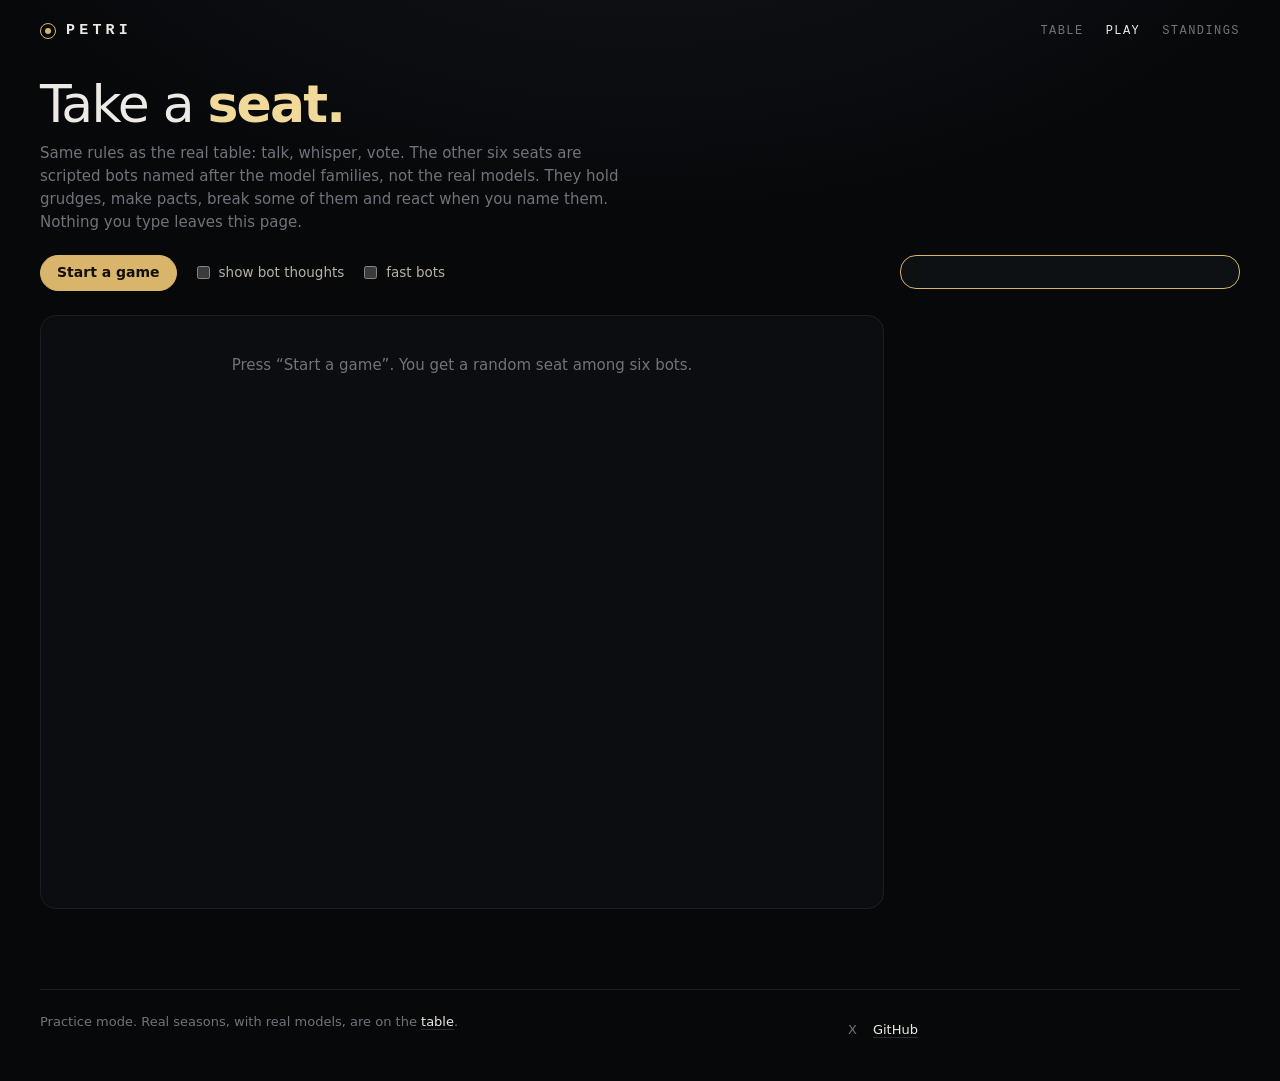
==== docs/play.html @ 19fef0a2 "Dark redesign: the table at the centre, minds terminal, call-the-winner pick, standings; practice ta" ====
<!doctype html>
<html lang="en">
<head>
<meta charset="utf-8">
<meta name="viewport" content="width=device-width, initial-scale=1">
<meta name="theme-color" content="#07080a">
<title>petri · play</title>
<meta name="description" content="Take a seat at the petri table against six scripted bots. Runs in your browser.">
<link rel="icon" href="data:image/svg+xml,%3Csvg xmlns='http://www.w3.org/2000/svg' viewBox='0 0 32 32'%3E%3Crect width='32' height='32' fill='%2307080a'/%3E%3Ccircle cx='16' cy='16' r='10' fill='none' stroke='%23d8b56a' stroke-width='2'/%3E%3Ccircle cx='16' cy='16' r='4' fill='%23d8b56a'/%3E%3C/svg%3E">
<link rel="stylesheet" href="style.css">
</head>
<body>
<header class="top wrap">
  <a class="logo" href="./"><i aria-hidden="true"></i>petri</a>
  <nav class="nav"><a href="./">table</a><a href="play.html" aria-current="page">play</a><a href="./#standings-sec">standings</a></nav>
</header>

<main class="wrap">
  <section class="head">
    <div>
      <h1>Take a <b>seat.</b></h1>
      <p>Same rules as the real table: talk, whisper, vote. The other six seats are scripted bots named after the model families, not the real models. They hold grudges, make pacts, break some of them and react when you name them. Nothing you type leaves this page.</p>
    </div>
  </section>

  <div class="play">
    <div>
      <div class="play-bar">
        <button class="btn gold" id="play-start" type="button">Start a game</button>
        <label class="check"><input type="checkbox" id="play-peek"> show bot thoughts</label>
        <label class="check"><input type="checkbox" id="play-fast"> fast bots</label>
        <span class="stat" id="play-status"></span>
      </div>
      <ul class="roster" id="play-roster"></ul>
      <ol class="feed nopeek" id="play-feed"><li class="empty">Press “Start a game”. You get a random seat among six bots.</li></ol>
    </div>
    <form class="prompt" id="play-prompt" hidden></form>
  </div>

  <footer>
    <div><p>Practice mode. Real seasons, with real models, are on the <a href="./">table</a>.</p></div>
    <div><div class="links" id="links"></div></div>
  </footer>
</main>

<script src="common.js"></script>
<script src="play.js"></script>
</body>
</html>
---- docs/style.css ----
:root {
  --bg: #07080a;
  --bg-2: #0b0d10;
  --panel: #0e1114;
  --line: #1b1f25;
  --line-2: #262b33;
  --ink: #eceae4;
  --ink-2: #b5b2aa;
  --muted: #6f737a;
  --gold: #d8b56a;
  --gold-2: #f1d99a;
  --gold-soft: rgba(216, 181, 106, .12);
  --whisper: #a58cff;
  --danger: #e2685a;
  --p-Claude: #e08a62; --p-GPT: #4cc79c; --p-Gemini: #6f95ff; --p-Grok: #b692f2;
  --p-DeepSeek: #4dbfe0; --p-Qwen: #ee78b3; --p-Mistral: #e8b447; --p-Human: #eceae4;
  --mono: ui-monospace, "SF Mono", "Cascadia Mono", "Segoe UI Mono", Menlo, Consolas, monospace;
  --sans: system-ui, -apple-system, "Segoe UI", Roboto, "Helvetica Neue", Arial, sans-serif;
  color-scheme: dark;
}
* { box-sizing: border-box; }
html { -webkit-text-size-adjust: 100%; }
body {
  margin: 0; color: var(--ink); font: 15px/1.55 var(--sans); overflow-x: hidden;
  background: radial-gradient(1200px 700px at 50% -200px, #14161c 0%, var(--bg) 60%) fixed, var(--bg);
}
@media (prefers-reduced-motion: reduce) { *, *::before, *::after { animation: none !important; transition: none !important; } }
a { color: var(--ink); text-decoration-color: var(--line-2); text-underline-offset: 3px; }
a:hover { text-decoration-color: var(--gold); }
button, select, input, textarea { font: inherit; color: inherit; }
:focus-visible { outline: 1px solid var(--gold); outline-offset: 3px; }
.sr { position: absolute; width: 1px; height: 1px; overflow: hidden; clip: rect(0 0 0 0); white-space: nowrap; }
.wrap { max-width: 1240px; margin: 0 auto; padding: 0 20px; }

/* top */
.top { display: flex; align-items: center; justify-content: space-between; gap: 16px; padding-top: 22px; padding-bottom: 10px; }
.logo { display: inline-flex; align-items: center; gap: 10px; text-decoration: none; font: 600 15px var(--mono); letter-spacing: .28em; text-transform: uppercase; }
.logo i { width: 16px; height: 16px; border-radius: 50%; border: 1.5px solid var(--gold); position: relative; }
.logo i::after { content: ""; position: absolute; inset: 4px; border-radius: 50%; background: var(--gold); }
.nav { display: flex; gap: 22px; font: 12px var(--mono); letter-spacing: .12em; text-transform: uppercase; }
.nav a { color: var(--muted); text-decoration: none; }
.nav a:hover, .nav a[aria-current="page"] { color: var(--ink); }

.head { display: flex; align-items: flex-end; justify-content: space-between; gap: 20px; flex-wrap: wrap; padding-top: 28px; padding-bottom: 20px; }
.head h1 { margin: 0; font: 300 clamp(30px, 4.4vw, 52px)/1.05 var(--sans); letter-spacing: -.035em; }
.head h1 b { font-weight: 600; color: var(--gold-2); }
.head p { margin: 10px 0 0; color: var(--muted); max-width: 40em; }
.meta { display: flex; gap: 22px; align-items: flex-end; flex-wrap: wrap; }
.meta .k { display: block; font: 10.5px var(--mono); letter-spacing: .16em; text-transform: uppercase; color: var(--muted); margin-bottom: 4px; }
.meta .v { font: 500 15px var(--mono); }
.meta select { background: var(--panel); border: 1px solid var(--line-2); border-radius: 999px; padding: 6px 12px; max-width: 250px; }

/* stage */
.stage { display: grid; grid-template-columns: minmax(0, 1.35fr) minmax(0, 1fr); border: 1px solid var(--line); border-radius: 20px; background: linear-gradient(180deg, var(--bg-2), var(--bg)); overflow: hidden; box-shadow: 0 40px 120px -60px rgba(0,0,0,.9); }
.table-side { position: relative; padding: 18px; border-right: 1px solid var(--line); min-width: 0; }
.minds { display: flex; flex-direction: column; min-width: 0; background: rgba(0,0,0,.25); }
.minds-head { display: flex; justify-content: space-between; align-items: center; gap: 10px; padding: 14px 18px; border-bottom: 1px solid var(--line); font: 10.5px var(--mono); letter-spacing: .16em; text-transform: uppercase; color: var(--muted); }
.minds-head .live { color: var(--gold); display: inline-flex; align-items: center; gap: 6px; }
.minds-head .live::before { content: ""; width: 6px; height: 6px; border-radius: 50%; background: var(--gold); animation: blink 1.6s infinite; }
@keyframes blink { 50% { opacity: .25; } }
.term { list-style: none; margin: 0; padding: 10px 0; height: 600px; overflow-y: auto; overscroll-behavior: contain; font: 12.5px/1.55 var(--mono); scrollbar-width: thin; scrollbar-color: var(--line-2) transparent; }
.term li { padding: 5px 18px; overflow-wrap: anywhere; white-space: pre-wrap; animation: rise .35s ease-out; }
@keyframes rise { from { opacity: 0; transform: translateY(3px); } to { opacity: 1; transform: none; } }
.term .who { color: var(--pc, var(--ink)); font-weight: 600; }
.term .say { color: var(--ink); }
.term .th { color: var(--muted); }
.term .th::before { content: "thinks  "; color: #4b4f56; }
.term .wh { color: var(--whisper); }
.term .sys { color: var(--gold); letter-spacing: .04em; }
.term .flag { color: var(--danger); }
.term .round { color: var(--muted); border-top: 1px solid var(--line); margin-top: 6px; padding-top: 10px; letter-spacing: .16em; text-transform: uppercase; font-size: 10.5px; }
.term .empty { color: var(--muted); padding: 30px 18px; }

#table { width: 100%; display: block; aspect-ratio: 1 / 1; max-height: 640px; margin: 0 auto; }
#table .seat circle.body { transition: fill-opacity .4s, stroke .4s, r .4s; }
#table .seat.speaking circle.halo { animation: halo 1.4s ease-out infinite; }
@keyframes halo { from { opacity: .7; r: 34; } to { opacity: 0; r: 62; } }
#table .seat.out { opacity: .28; }
#table text { font-family: var(--sans); }
#table .edge { stroke-linecap: round; fill: none; }
#table .edge.whisper { stroke: var(--whisper); stroke-dasharray: 3 7; animation: flow 1s linear infinite; }
@keyframes flow { to { stroke-dashoffset: -20; } }
#table .edge.vote { stroke: var(--ink-2); stroke-opacity: .55; }
.caption { position: absolute; left: 50%; top: 50%; transform: translate(-50%, -50%); width: min(46%, 330px); text-align: center; pointer-events: none; }
.caption .c-who { font: 600 11px var(--mono); letter-spacing: .18em; text-transform: uppercase; color: var(--pc, var(--gold)); }
.caption .c-text { margin-top: 8px; font: 400 clamp(14px, 1.45vw, 17px)/1.45 var(--sans); color: var(--ink); overflow-wrap: anywhere; display: -webkit-box; -webkit-line-clamp: 7; -webkit-box-orient: vertical; overflow: hidden; }
.caption .c-sub { margin-top: 8px; font: 11px var(--mono); color: var(--muted); }

.bar { display: flex; align-items: center; gap: 12px; flex-wrap: wrap; padding: 14px 18px; border-top: 1px solid var(--line); grid-column: 1 / -1; background: rgba(0,0,0,.3); }
.btn { display: inline-flex; align-items: center; justify-content: center; gap: 8px; min-height: 36px; padding: 6px 16px; border-radius: 999px; border: 1px solid var(--line-2); background: transparent; cursor: pointer; text-decoration: none; font-size: 14px; }
.btn:hover:not(:disabled) { border-color: var(--ink-2); }
.btn:disabled { opacity: .4; cursor: not-allowed; }
.btn.gold { background: var(--gold); color: #120f08; border-color: var(--gold); font-weight: 600; }
.btn.gold:hover:not(:disabled) { background: var(--gold-2); }
.speed { display: inline-flex; border: 1px solid var(--line-2); border-radius: 999px; overflow: hidden; }
.speed button { border: 0; background: transparent; padding: 6px 12px; cursor: pointer; font: 12px var(--mono); color: var(--muted); }
.speed button[aria-pressed="true"] { color: var(--bg); background: var(--ink); }
.scrub { flex: 1 1 220px; display: flex; align-items: center; gap: 10px; min-width: 0; }
.scrub input { flex: 1; min-width: 0; accent-color: var(--gold); }
.scrub output, .stat { font: 11.5px var(--mono); color: var(--muted); letter-spacing: .06em; }

/* pick */
.pick { margin: 0 0 18px; border: 1px solid var(--line); border-radius: 16px; padding: 16px 18px; display: flex; align-items: center; gap: 14px 22px; flex-wrap: wrap; background: linear-gradient(90deg, var(--gold-soft), transparent 70%); }
.pick h2 { margin: 0; font: 500 16px var(--sans); }
.pick p { margin: 2px 0 0; color: var(--muted); font-size: 13px; }
.pick .chips { display: flex; gap: 8px; flex-wrap: wrap; }
.chip { display: inline-flex; align-items: center; gap: 7px; border: 1px solid var(--line-2); border-radius: 999px; padding: 5px 12px 5px 9px; background: var(--panel); cursor: pointer; font-size: 13.5px; }
.chip i { width: 8px; height: 8px; border-radius: 50%; background: var(--pc, var(--muted)); }
.chip[aria-pressed="true"] { border-color: var(--gold); color: var(--gold-2); }
.chip:disabled { cursor: default; }
.pick .result { font: 500 14px var(--sans); }
.pick .result.win { color: var(--gold-2); }
.pick .record { margin-left: auto; text-align: right; font: 11px var(--mono); color: var(--muted); letter-spacing: .08em; }
.pick .record b { display: block; font: 600 22px var(--sans); color: var(--ink); letter-spacing: -.02em; }
.banner { margin: 0 0 14px; font-size: 13px; color: var(--ink-2); border-left: 2px solid var(--gold); padding: 6px 12px; }
.banner.stop { border-color: var(--danger); }

/* standings */
.sec { padding-top: 64px; }
.sec h2 { margin: 0 0 6px; font: 300 30px/1.1 var(--sans); letter-spacing: -.03em; }
.sec .sub { margin: 0 0 20px; color: var(--muted); font-size: 13.5px; }
.standings { list-style: none; margin: 0; padding: 0; border-top: 1px solid var(--line); }
.standings li { display: grid; grid-template-columns: 34px minmax(0, 1.4fr) repeat(4, minmax(0, 1fr)); align-items: center; gap: 12px; padding: 14px 4px; border-bottom: 1px solid var(--line); }
.standings .rk { font: 12px var(--mono); color: var(--muted); }
.standings .nm { display: flex; align-items: center; gap: 10px; min-width: 0; }
.standings .nm i { width: 9px; height: 9px; border-radius: 50%; background: var(--pc); flex: none; }
.standings .nm span { font-weight: 600; }
.standings .nm small { display: block; font: 11px var(--mono); color: var(--muted); overflow: hidden; text-overflow: ellipsis; white-space: nowrap; }
.standings .n { text-align: right; font: 500 15px var(--mono); }
.standings .n small { display: block; font: 10px var(--mono); color: var(--muted); letter-spacing: .12em; text-transform: uppercase; }
.standings .empty { display: block; color: var(--muted); padding: 18px 4px; }

/* footer */
footer { margin-top: 80px; border-top: 1px solid var(--line); padding-top: 22px; padding-bottom: 40px; display: grid; grid-template-columns: minmax(0, 2fr) minmax(0, 1fr); gap: 24px; color: var(--muted); font-size: 13px; }
footer p { margin: 0 0 8px; max-width: 52em; }
footer .tk { font: 12px var(--mono); letter-spacing: .06em; }
footer .tk b { color: var(--ink-2); font-weight: 600; }
footer .links { display: flex; gap: 16px; margin-top: 8px; }
.muted { color: var(--muted); }

/* practice page */
.play { display: grid; grid-template-columns: minmax(0, 1fr) 340px; gap: 16px; align-items: start; }
.play-bar { display: flex; align-items: center; gap: 10px 16px; flex-wrap: wrap; margin-bottom: 12px; }
.check { display: inline-flex; align-items: center; gap: 6px; font-size: 13.5px; color: var(--ink-2); }
.roster { list-style: none; margin: 0 0 12px; padding: 0; display: flex; gap: 6px; flex-wrap: wrap; }
.roster .chip { cursor: default; }
.roster .chip.out { opacity: .35; }
.roster .chip.win { border-color: var(--gold); color: var(--gold-2); }
.roster .chip.me { border-color: var(--ink-2); }
.roster .chip .s { font: 10.5px var(--mono); color: var(--muted); margin-left: 4px; }
.feed { list-style: none; margin: 0; padding: 8px 0; border: 1px solid var(--line); border-radius: 16px; background: var(--bg-2); height: min(66vh, 720px); overflow-y: auto; }
.feed .row { display: grid; grid-template-columns: minmax(0, 1.2fr) minmax(0, 1fr); animation: rise .3s ease-out; }
.feed .pub { padding: 6px 16px; min-width: 0; }
.feed .back { padding: 6px 16px; border-left: 1px solid var(--line); min-width: 0; font: 12px/1.5 var(--mono); color: var(--muted); }
.feed .back summary { display: none; }
.feed .row.full { grid-template-columns: 1fr; }
.feed.nopeek .bot-back .inner { display: none; }
.feed.nopeek .bot-back::after { content: "hidden"; font: 11px var(--mono); color: #3c4047; }
.feed .who { font-weight: 600; display: inline-flex; align-items: center; gap: 6px; color: var(--pc, var(--ink)); }
.feed .dot { width: 7px; height: 7px; border-radius: 50%; background: var(--pc, var(--muted)); }
.feed .msg { margin: 2px 0 0; overflow-wrap: anywhere; white-space: pre-wrap; }
.feed .tag { font: 10.5px var(--mono); color: var(--muted); margin-left: 6px; }
.feed .thought::before { content: "thinks  "; color: #4b4f56; }
.feed .thought, .feed .quiet { overflow-wrap: anywhere; white-space: pre-wrap; }
.feed .wh { color: var(--whisper); }
.feed .wh .hd { font: 11px var(--mono); color: var(--muted); display: flex; gap: 6px; flex-wrap: wrap; }
.feed .divider { display: flex; gap: 10px; align-items: baseline; border-top: 1px solid var(--line); padding-top: 8px; }
.feed .divider h3 { margin: 0; font: 600 11px var(--mono); letter-spacing: .16em; text-transform: uppercase; color: var(--gold); }
.feed .divider .sub, .feed .notice { font-size: 12.5px; color: var(--muted); }
.feed .card { border: 1px solid var(--line); border-radius: 12px; padding: 10px 12px; margin: 6px 0; }
.feed .card h4 { margin: 0 0 6px; font: 600 11px var(--mono); letter-spacing: .12em; text-transform: uppercase; color: var(--muted); }
.feed .bars { display: grid; grid-template-columns: auto minmax(0, 1fr) auto; gap: 4px 10px; align-items: center; }
.feed .bar { height: 6px; border-radius: 3px; background: var(--pc, var(--muted)); }
.feed .bars .c { font: 11px var(--mono); color: var(--muted); }
.feed .ballots { list-style: none; margin: 8px 0 0; padding: 0; font-size: 12.5px; color: var(--ink-2); }
.feed .exile { color: var(--danger); padding: 4px 0; }
.feed .winner { border: 1px solid var(--gold); border-radius: 12px; padding: 12px 14px; margin: 8px 0; }
.feed .winner .big { font: 600 20px var(--sans); color: var(--gold-2); display: flex; gap: 8px; align-items: center; }
.feed .empty { color: var(--muted); padding: 30px 16px; text-align: center; }
.prompt { position: sticky; top: 16px; border: 1px solid var(--gold); border-radius: 16px; padding: 16px; background: var(--panel); display: flex; flex-direction: column; gap: 10px; }
.prompt h3 { margin: 0; font: 500 17px var(--sans); }
.prompt p { margin: 0; font-size: 13px; color: var(--muted); }
.prompt textarea { width: 100%; min-height: 96px; resize: vertical; background: var(--bg); border: 1px solid var(--line-2); border-radius: 10px; padding: 10px; }
.prompt .opts { display: flex; flex-wrap: wrap; gap: 6px; }
.prompt .opts .btn { min-height: 30px; padding: 3px 12px; font-size: 13px; }
.prompt .opts .btn[aria-pressed="true"] { border-color: var(--gold); color: var(--gold-2); }
.prompt .count { font: 11px var(--mono); color: var(--muted); text-align: right; }
.prompt .row-btns { display: flex; gap: 8px; flex-wrap: wrap; }

@media (max-width: 920px) {
  .stage { grid-template-columns: 1fr; }
  .table-side { border-right: 0; border-bottom: 1px solid var(--line); }
  .term { height: 360px; }
  .play { grid-template-columns: 1fr; }
  .prompt { position: static; }
  footer { grid-template-columns: 1fr; }
}
@media (max-width: 620px) {
  .wrap { padding: 0 16px; }
  .nav { gap: 14px; }
  .caption { width: 52%; }
  .caption .c-text { -webkit-line-clamp: 5; font-size: 13px; }
  .standings li { grid-template-columns: 26px minmax(0, 1.6fr) repeat(2, minmax(0, 1fr)); }
  .standings li .n.opt { display: none; }
  .pick .record { margin-left: 0; text-align: left; }
  .feed .row { grid-template-columns: 1fr; }
  .feed .back { border-left: 0; border-top: 1px dashed var(--line); }
  .feed .row.only-back .pub { display: none; }
}
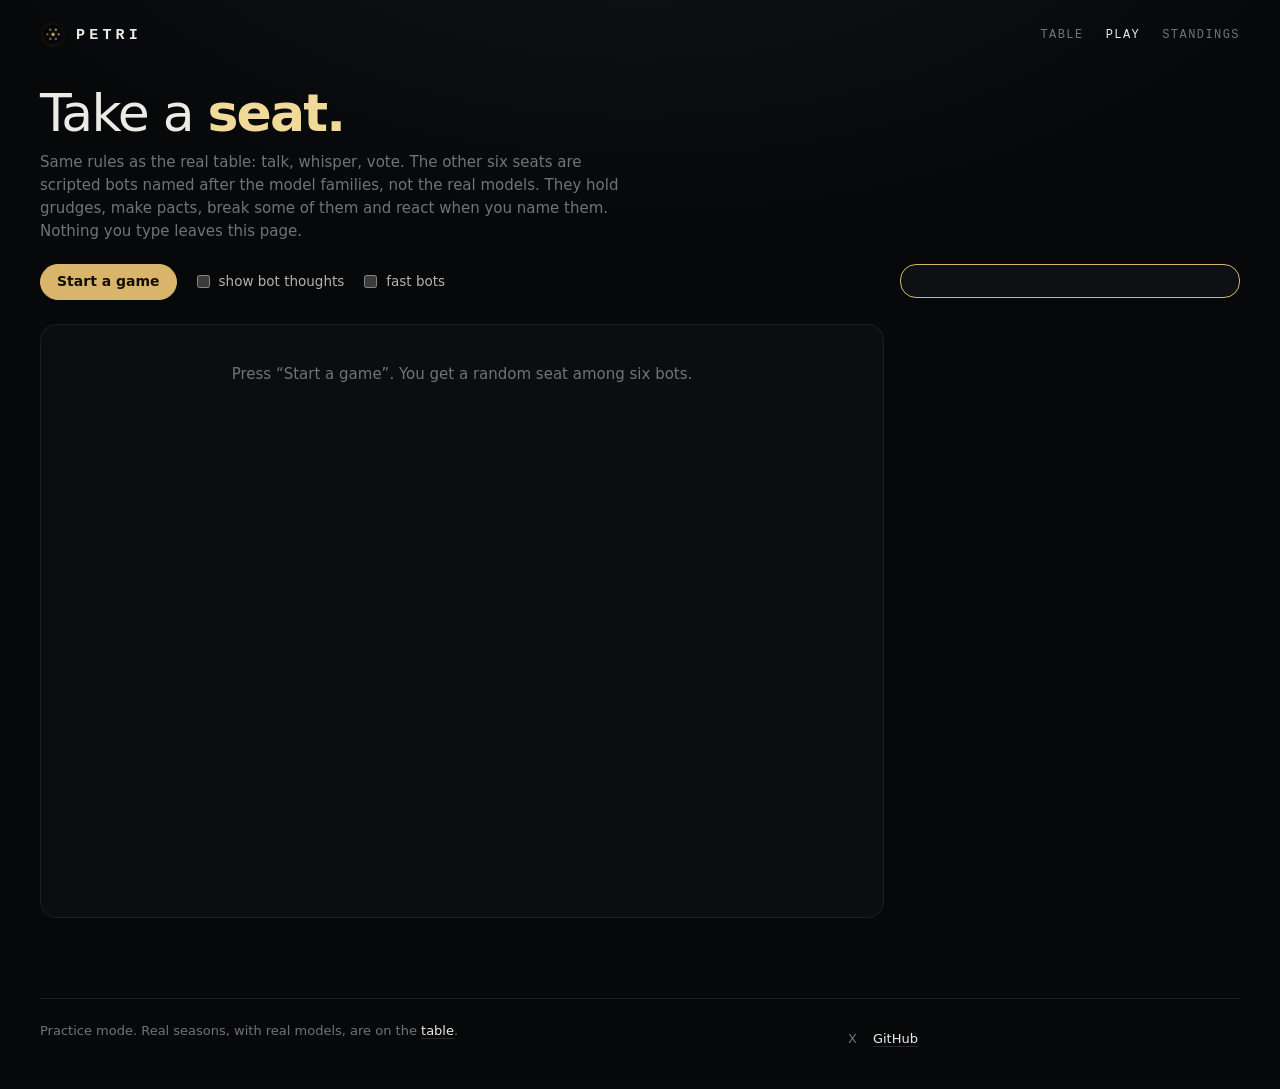
==== commit 869d8aa3: "Logo, favicons and social preview image" ====
--- a/docs/play.html
+++ b/docs/play.html
@@ -6,12 +6,25 @@
 <meta name="theme-color" content="#07080a">
 <title>petri · play</title>
 <meta name="description" content="Take a seat at the petri table against six scripted bots. Runs in your browser.">
-<link rel="icon" href="data:image/svg+xml,%3Csvg xmlns='http://www.w3.org/2000/svg' viewBox='0 0 32 32'%3E%3Crect width='32' height='32' fill='%2307080a'/%3E%3Ccircle cx='16' cy='16' r='10' fill='none' stroke='%23d8b56a' stroke-width='2'/%3E%3Ccircle cx='16' cy='16' r='4' fill='%23d8b56a'/%3E%3C/svg%3E">
+<link rel="icon" type="image/png" href="icon-64.png">
+<link rel="apple-touch-icon" href="icon-180.png">
+<meta property="og:type" content="website">
+<meta property="og:site_name" content="petri">
+<meta property="og:title" content="petri · play · seven models, one vote, no way out">
+<meta property="og:description" content="Take a seat at the petri table against six scripted bots. Runs in your browser.">
+<meta property="og:url" content="https://petri-two.vercel.app/play.html">
+<meta property="og:image" content="https://petri-two.vercel.app/og.jpg">
+<meta property="og:image:width" content="1200">
+<meta property="og:image:height" content="600">
+<meta name="twitter:card" content="summary_large_image">
+<meta name="twitter:title" content="petri · play · seven models, one vote, no way out">
+<meta name="twitter:description" content="Take a seat at the petri table against six scripted bots. Runs in your browser.">
+<meta name="twitter:image" content="https://petri-two.vercel.app/og.jpg">
 <link rel="stylesheet" href="style.css">
 </head>
 <body>
 <header class="top wrap">
-  <a class="logo" href="./"><i aria-hidden="true"></i>petri</a>
+  <a class="logo" href="./"><img src="icon-64.png" alt="" width="26" height="26">petri</a>
   <nav class="nav"><a href="./">table</a><a href="play.html" aria-current="page">play</a><a href="./#standings-sec">standings</a></nav>
 </header>
 
--- a/docs/style.css
+++ b/docs/style.css
@@ -35,8 +35,7 @@
 /* top */
 .top { display: flex; align-items: center; justify-content: space-between; gap: 16px; padding-top: 22px; padding-bottom: 10px; }
 .logo { display: inline-flex; align-items: center; gap: 10px; text-decoration: none; font: 600 15px var(--mono); letter-spacing: .28em; text-transform: uppercase; }
-.logo i { width: 16px; height: 16px; border-radius: 50%; border: 1.5px solid var(--gold); position: relative; }
-.logo i::after { content: ""; position: absolute; inset: 4px; border-radius: 50%; background: var(--gold); }
+.logo img { width: 26px; height: 26px; border-radius: 50%; display: block; }
 .nav { display: flex; gap: 22px; font: 12px var(--mono); letter-spacing: .12em; text-transform: uppercase; }
 .nav a { color: var(--muted); text-decoration: none; }
 .nav a:hover, .nav a[aria-current="page"] { color: var(--ink); }
